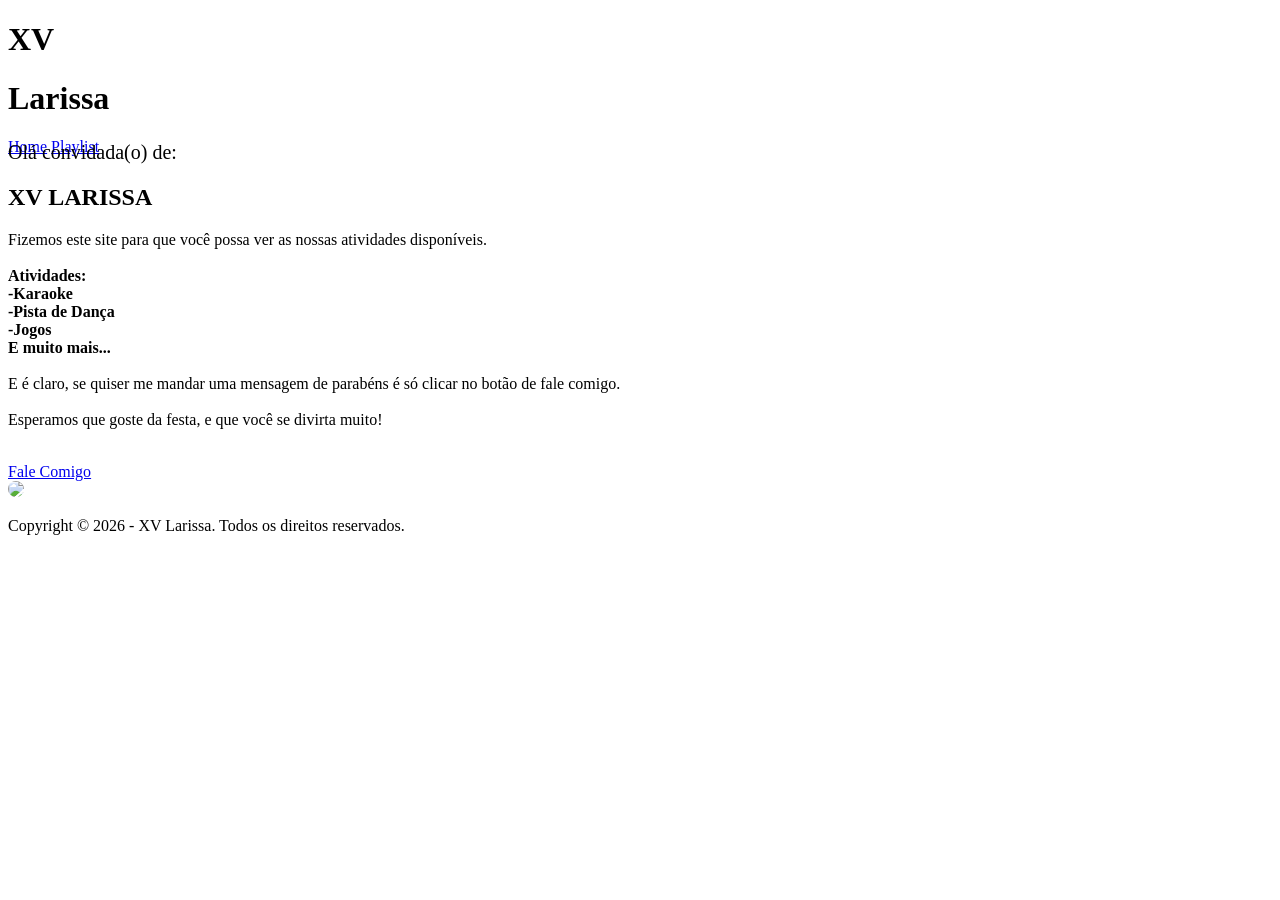
==== index.html @ 570f4636 "Esqueleto do Site" ====
<!DOCTYPE html>
<html lang="pt-br">
<head>
    <meta charset="UTF-8">
    <meta name="viewport" content="width=device-width, initial-scale=1.0">
    <title>XV Larissa</title>
    <link rel="icon" type="image/PNG" href="img/LogoXV.png">
    <link rel="stylesheet" href="css/estilo.css">
</head>
<body>

    <header class="navbar">
        <div class="logo">
            <div class="logo1">
                <h1>XV</h1> 
            </div>
            <div class="logo2">
                <h1>Larissa</h1>
            </div>
        </div> 

        <div class="menu">
            <a href="index.html">Home</a>
            <a href="playlist.html">Playlist</a>

        </div>
    </header>

    <section class="section_index">
        <div class="cabecalho">
            <h2 style="font-weight: 500; font-size: 20px; color: black; margin-top: -15px;">Olá convidada(o) de:</h2>
            <h2>XV LARISSA</h2>
            <p>
            Fizemos este site para que você possa ver as nossas atividades disponíveis.<br><br><strong>Atividades:<br>-Karaoke<br>-Pista de Dança<br>-Jogos<br> E muito mais...</strong><br><br>E é claro, se quiser me mandar uma mensagem de 
            parabéns é só clicar no botão de fale comigo.<br><br> Esperamos que goste da festa, e que você se divirta muito! <br><br>
            </p>
            <a href="formulario.html" class="contato">Fale Comigo</a>
        </div>

        <div class="img">
            <img src="img/convite.jpeg" style="width: 300px; border-radius: 10px;">
        </div>    
    </section>
    <footer class="footer">
        <p>Copyright © 2026 - XV Larissa. Todos os direitos reservados.</p>
    </footer>
</body>
</html>
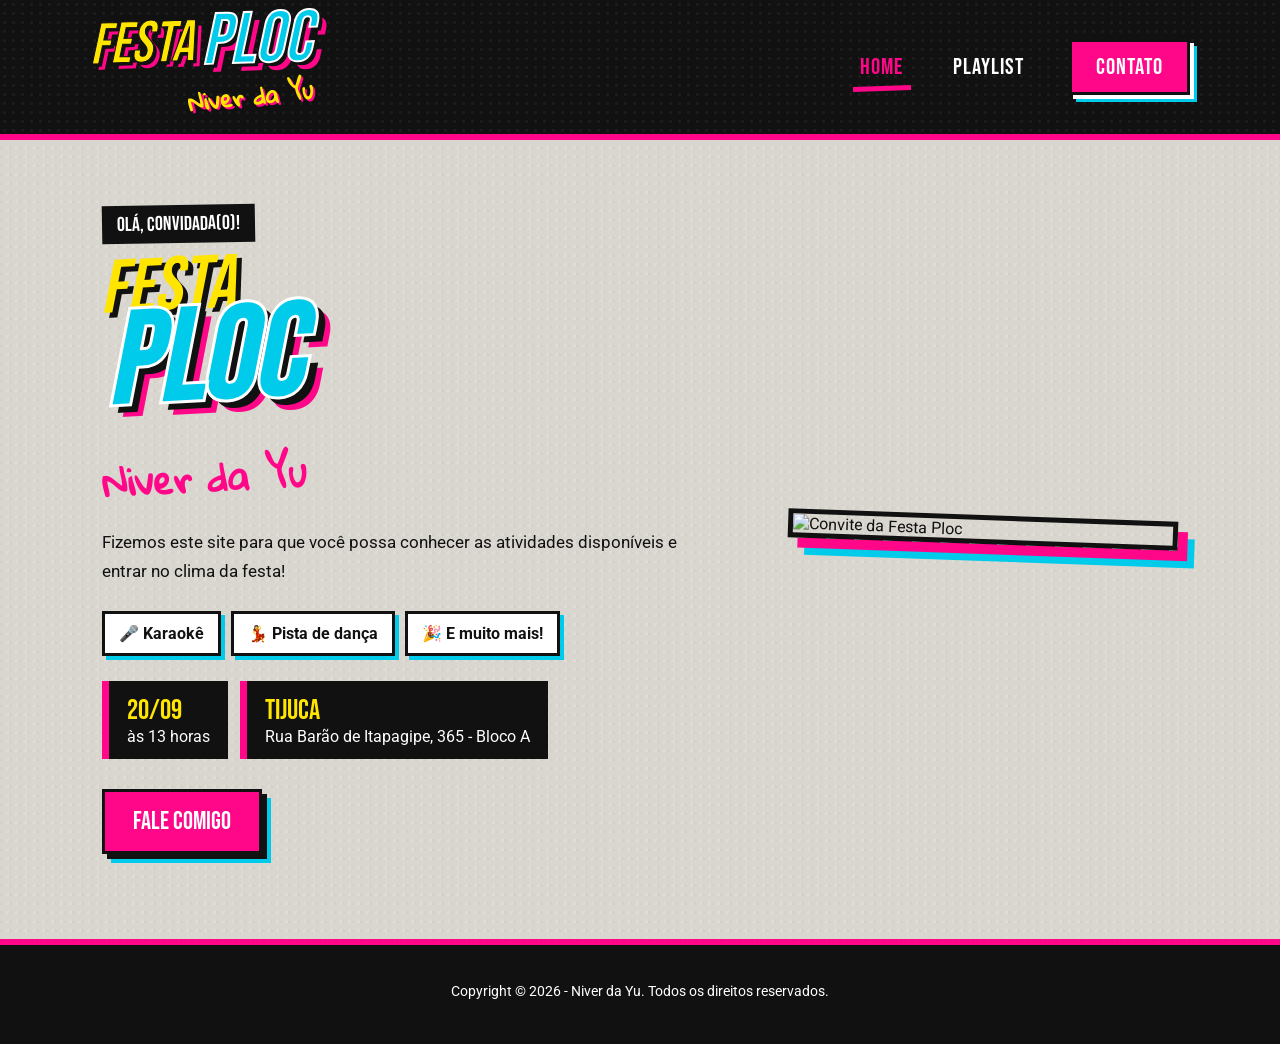
==== commit 8b44d9cb: "teste v1" ====
--- a/index.html
+++ b/index.html
@@ -3,46 +3,156 @@
 <head>
     <meta charset="UTF-8">
     <meta name="viewport" content="width=device-width, initial-scale=1.0">
-    <title>XV Larissa</title>
-    <link rel="icon" type="image/PNG" href="img/LogoXV.png">
+
+    <title>Niver da Yu | Festa Ploc</title>
+
+    <link rel="icon" type="image/png" href="img/LogoXV.png">
     <link rel="stylesheet" href="css/estilo.css">
 </head>
+
 <body>
 
-    <header class="navbar">
-        <div class="logo">
-            <div class="logo1">
-                <h1>XV</h1> 
+<header class="navbar">
+
+    <a href="index.html" class="logo">
+        <div class="logo-principal">
+            <span class="logo-festa">FESTA</span>
+            <span class="logo-ploc">PLOC</span>
+        </div>
+
+        <span class="logo-yu">Niver da Yu</span>
+    </a>
+
+    <nav class="menu">
+        <a href="index.html" class="ativo">HOME</a>
+        <a href="playlist.html">PLAYLIST</a>
+        <a href="formulario.html" class="menu-contato">CONTATO</a>
+    </nav>
+
+</header>
+
+<main class="home-page">
+
+    <!-- DECORAÇÕES -->
+
+    <img src="img/decoracoes/fx_rosa.png"
+         class="arte home-fx-rosa" alt="">
+
+    <img src="img/decoracoes/fx_amarela.png"
+         class="arte home-fx-amarela" alt="">
+
+    <img src="img/decoracoes/surpresa_tricor.png"
+         class="arte home-surpresa" alt="">
+
+    <img src="img/decoracoes/raio_rosa.png"
+         class="arte home-raio" alt="">
+
+    <img src="img/decoracoes/estrela_amarela.png"
+         class="arte home-estrela" alt="">
+
+    <img src="img/decoracoes/circulo_azul.png"
+         class="arte home-circulo" alt="">
+
+    <img src="img/decoracoes/seta_amarela.png"
+         class="arte home-seta" alt="">
+
+    <img src="img/decoracoes/bolinhas_preto.png"
+         class="arte home-bolinhas" alt="">
+
+    <section class="home-conteudo">
+
+        <div class="home-texto">
+
+            <span class="chamada">
+                OLÁ, CONVIDADA(O)!
+            </span>
+
+            <div class="titulo-home">
+                <span>FESTA</span>
+                <strong>PLOC</strong>
             </div>
-            <div class="logo2">
-                <h1>Larissa</h1>
+
+            <h2>Niver da Yu</h2>
+
+            <p>
+                Fizemos este site para que você possa conhecer
+                as atividades disponíveis e entrar no clima da festa!
+            </p>
+
+            <div class="atividades">
+
+                <div>
+                    <span>🎤</span>
+                    <strong>Karaokê</strong>
+                </div>
+
+                <div>
+                    <span>💃</span>
+                    <strong>Pista de dança</strong>
+                </div>
+
+                <div>
+                    <span>🎉</span>
+                    <strong>E muito mais!</strong>
+                </div>
+
             </div>
-        </div> 
 
-        <div class="menu">
-            <a href="index.html">Home</a>
-            <a href="playlist.html">Playlist</a>
+            <div class="info-festa">
+
+                <div>
+                    <span class="info-destaque">20/09</span>
+                    <span>às 13 horas</span>
+                </div>
+
+                <div>
+                    <span class="info-destaque">TIJUCA</span>
+                    <span>Rua Barão de Itapagipe, 365 - Bloco A</span>
+                </div>
+
+            </div>
+
+
+            <a href="formulario.html" class="botao-principal">
+                FALE COMIGO
+            </a>
 
         </div>
-    </header>
 
-    <section class="section_index">
-        <div class="cabecalho">
-            <h2 style="font-weight: 500; font-size: 20px; color: black; margin-top: -15px;">Olá convidada(o) de:</h2>
-            <h2>XV LARISSA</h2>
-            <p>
-            Fizemos este site para que você possa ver as nossas atividades disponíveis.<br><br><strong>Atividades:<br>-Karaoke<br>-Pista de Dança<br>-Jogos<br> E muito mais...</strong><br><br>E é claro, se quiser me mandar uma mensagem de 
-            parabéns é só clicar no botão de fale comigo.<br><br> Esperamos que goste da festa, e que você se divirta muito! <br><br>
-            </p>
-            <a href="formulario.html" class="contato">Fale Comigo</a>
+
+        <div class="home-convite">
+
+            <img
+                src="img/convite.jpeg"
+                alt="Convite da Festa Ploc"
+            >
+
+            <img
+                src="img/decoracoes/coroa_amarela.png"
+                class="coroa-convite"
+                alt=""
+            >
+
         </div>
 
-        <div class="img">
-            <img src="img/convite.jpeg" style="width: 300px; border-radius: 10px;">
-        </div>    
     </section>
-    <footer class="footer">
-        <p>Copyright © 2026 - XV Larissa. Todos os direitos reservados.</p>
-    </footer>
+
+</main>
+
+
+<footer class="footer">
+
+    <p>
+        Copyright © 2026 - Niver da Yu.
+        Todos os direitos reservados.
+    </p>
+
+    <img
+        src="img/decoracoes/coracao_rosa.png"
+        class="footer-coracao"
+        alt=""
+    >
+
+</footer>
 </body>
-</html>
+</html>
--- a/css/estilo.css
+++ b/css/estilo.css
@@ -0,0 +1,1292 @@
+@import url('https://fonts.googleapis.com/css2?family=Bebas+Neue&family=Gloria+Hallelujah&family=Roboto:wght@400;500;700;900&display=swap');
+
+
+/* =================================================
+   VARIÁVEIS
+================================================= */
+
+:root {
+    --rosa: #ff0788;
+    --amarelo: #ffe500;
+    --azul: #00cbea;
+    --roxo: #8227c8;
+
+    --preto: #111;
+    --branco: #fff;
+
+    --fundo: #d9d6cf;
+}
+
+
+/* =================================================
+   BASE
+================================================= */
+
+* {
+    box-sizing: border-box;
+}
+
+html {
+    scroll-behavior: smooth;
+}
+
+body {
+    margin: 0;
+    min-height: 100vh;
+
+    font-family: "Roboto", sans-serif;
+
+    color: var(--preto);
+
+    background: var(--fundo);
+}
+
+.arte {
+    position: absolute;
+
+    pointer-events: none;
+    user-select: none;
+
+    z-index: 1;
+}
+
+
+/* =================================================
+   NAVBAR
+================================================= */
+
+.navbar {
+    min-height: 125px;
+
+    padding: 14px 7%;
+
+    display: flex;
+    align-items: center;
+    justify-content: space-between;
+
+    position: relative;
+
+    z-index: 100;
+
+    background:
+        radial-gradient(
+            circle,
+            rgba(255,255,255,.05) 1px,
+            transparent 2px
+        ),
+        #111;
+
+    background-size: 9px 9px;
+
+    border-bottom: 6px solid var(--rosa);
+}
+
+
+/* =================================================
+   LOGO
+================================================= */
+
+.logo {
+    display: inline-flex;
+
+    flex-direction: column;
+
+    color: inherit;
+
+    text-decoration: none;
+
+    transform: rotate(-2deg);
+}
+
+.logo-principal {
+    display: flex;
+
+    align-items: center;
+
+    font-family: "Bebas Neue", sans-serif;
+
+    font-style: italic;
+
+    line-height: .8;
+}
+
+.logo-festa {
+    font-size: 58px;
+
+    color: var(--amarelo);
+
+    -webkit-text-stroke: 1px var(--preto);
+
+    text-shadow:
+        3px 3px var(--preto),
+        6px 6px var(--rosa);
+}
+
+.logo-ploc {
+    margin-left: 8px;
+
+    font-size: 72px;
+
+    color: var(--azul);
+
+    -webkit-text-stroke: 2px white;
+
+    text-shadow:
+        4px 4px var(--preto),
+        8px 8px var(--rosa);
+}
+
+.logo-yu {
+    align-self: flex-end;
+
+    margin-top: 4px;
+
+    font-family: "Gloria Hallelujah", cursive;
+
+    font-size: 22px;
+    font-weight: bold;
+
+    color: var(--amarelo);
+
+    text-shadow:
+        2px 2px var(--rosa),
+        3px 3px var(--preto);
+
+    transform: rotate(-4deg);
+}
+
+
+/* =================================================
+   MENU
+================================================= */
+
+.menu {
+    display: flex;
+
+    align-items: center;
+
+    gap: 40px;
+}
+
+.menu a {
+    position: relative;
+
+    padding: 10px 5px;
+
+    font-family: "Bebas Neue", sans-serif;
+
+    font-size: 23px;
+
+    letter-spacing: 1px;
+
+    color: white;
+
+    text-decoration: none;
+
+    transition: .2s;
+}
+
+.menu a:hover {
+    color: var(--amarelo);
+}
+
+.menu a.ativo {
+    color: var(--rosa);
+}
+
+.menu a.ativo::after {
+    content: "";
+
+    position: absolute;
+
+    width: 110%;
+    height: 5px;
+
+    left: -5%;
+    bottom: 0;
+
+    background: var(--rosa);
+
+    transform: rotate(-2deg);
+}
+
+.menu .menu-contato {
+    padding: 11px 24px;
+
+    background: var(--rosa);
+
+    border: 3px solid var(--preto);
+
+    box-shadow:
+        4px 4px white,
+        7px 7px var(--azul);
+}
+
+.menu .menu-contato:hover {
+    background: var(--amarelo);
+
+    color: var(--preto);
+}
+
+.menu .ativo-contato {
+    background: var(--amarelo);
+
+    color: var(--preto);
+}
+
+
+/* =================================================
+   FUNDO DAS PÁGINAS
+================================================= */
+
+.home-page,
+.playlist-page,
+.contato-page {
+    position: relative;
+
+    overflow: hidden;
+
+    background-color: var(--fundo);
+
+    background-image:
+        linear-gradient(
+            45deg,
+            rgba(0,0,0,.018) 25%,
+            transparent 25%
+        ),
+        linear-gradient(
+            -45deg,
+            rgba(255,255,255,.15) 25%,
+            transparent 25%
+        );
+
+    background-size: 9px 9px;
+}
+
+
+/* =================================================
+   HOME
+================================================= */
+
+.home-page {
+    padding: 65px 8% 85px;
+
+    min-height: 720px;
+}
+
+.home-conteudo {
+    max-width: 1250px;
+
+    margin: auto;
+
+    position: relative;
+
+    z-index: 10;
+
+    display: flex;
+
+    align-items: center;
+
+    gap: 8%;
+}
+
+.home-texto {
+    flex: 1;
+}
+
+.chamada {
+    display: inline-block;
+
+    padding: 7px 15px;
+
+    margin-bottom: 15px;
+
+    font-family: "Bebas Neue", sans-serif;
+
+    font-size: 20px;
+
+    color: white;
+
+    background: var(--preto);
+
+    transform: rotate(-1deg);
+}
+
+
+/* TÍTULO HOME */
+
+.titulo-home {
+    display: flex;
+
+    flex-direction: column;
+
+    width: fit-content;
+
+    font-family: "Bebas Neue", sans-serif;
+
+    font-style: italic;
+
+    line-height: .75;
+
+    transform: rotate(-3deg);
+}
+
+.titulo-home span {
+    font-size: 75px;
+
+    color: var(--amarelo);
+
+    text-shadow:
+        5px 5px var(--preto);
+}
+
+.titulo-home strong {
+    font-size: 130px;
+
+    color: var(--azul);
+
+    -webkit-text-stroke: 3px white;
+
+    text-shadow:
+        7px 7px var(--preto),
+        12px 12px var(--rosa);
+}
+
+.home-texto h2 {
+    margin:
+        20px 0
+        25px;
+
+    font-family: "Gloria Hallelujah", cursive;
+
+    font-size: 36px;
+
+    color: var(--rosa);
+
+    transform: rotate(-3deg);
+}
+
+.home-texto > p {
+    max-width: 580px;
+
+    font-size: 17px;
+
+    line-height: 1.7;
+}
+
+
+/* ATIVIDADES */
+
+.atividades {
+    display: flex;
+
+    flex-wrap: wrap;
+
+    gap: 10px;
+
+    margin: 25px 0;
+}
+
+.atividades div {
+    padding: 10px 14px;
+
+    background: white;
+
+    border: 3px solid var(--preto);
+
+    box-shadow: 4px 4px var(--azul);
+}
+
+
+/* INFO */
+
+.info-festa {
+    display: flex;
+
+    gap: 12px;
+
+    margin: 25px 0 30px;
+}
+
+.info-festa > div {
+    padding: 13px 18px;
+
+    display: flex;
+
+    flex-direction: column;
+
+    background: var(--preto);
+
+    color: white;
+
+    border-left: 7px solid var(--rosa);
+}
+
+.info-destaque {
+    font-family: "Bebas Neue", sans-serif;
+
+    font-size: 28px;
+
+    color: var(--amarelo);
+}
+
+
+/* BOTÃO */
+
+.botao-principal {
+    display: inline-block;
+
+    padding: 14px 28px;
+
+    font-family: "Bebas Neue", sans-serif;
+
+    font-size: 25px;
+
+    color: white;
+
+    text-decoration: none;
+
+    background: var(--rosa);
+
+    border: 3px solid var(--preto);
+
+    box-shadow:
+        5px 5px var(--preto),
+        9px 9px var(--azul);
+
+    transition: .2s;
+}
+
+.botao-principal:hover {
+    color: var(--preto);
+
+    background: var(--amarelo);
+
+    transform: translate(3px, 3px);
+
+    box-shadow:
+        2px 2px var(--preto),
+        5px 5px var(--azul);
+}
+
+
+/* CONVITE */
+
+.home-convite {
+    flex: 0 1 390px;
+
+    position: relative;
+}
+
+.home-convite > img:first-child {
+    width: 100%;
+
+    display: block;
+
+    border: 5px solid var(--preto);
+
+    transform: rotate(2deg);
+
+    box-shadow:
+        10px 10px var(--rosa),
+        17px 17px var(--azul);
+}
+
+.coroa-convite {
+    width: 105px;
+
+    position: absolute;
+
+    right: -45px;
+    top: -55px;
+
+    transform: rotate(15deg);
+}
+
+
+/* HOME DECORAÇÕES */
+
+.home-fx-rosa {
+    width: 480px;
+
+    top: 20px;
+    left: -220px;
+
+    transform: rotate(-8deg);
+}
+
+.home-fx-amarela {
+    width: 450px;
+
+    right: -200px;
+    bottom: 10px;
+
+    transform: rotate(-10deg);
+}
+
+.home-surpresa {
+    width: 120px;
+
+    left: 2%;
+    top: 45%;
+}
+
+.home-raio {
+    width: 100px;
+
+    right: 3%;
+    top: 12%;
+}
+
+.home-estrela {
+    width: 90px;
+
+    left: 4%;
+    bottom: 5%;
+}
+
+.home-circulo {
+    width: 130px;
+
+    right: 1%;
+    bottom: 20%;
+}
+
+.home-seta {
+    width: 130px;
+
+    right: 3%;
+    top: 50%;
+}
+
+.home-bolinhas {
+    width: 170px;
+
+    left: -20px;
+    bottom: 20%;
+}
+
+
+/* =================================================
+   PLAYLIST
+================================================= */
+
+.playlist-page {
+    min-height: 720px;
+
+    padding: 45px 10% 80px;
+}
+
+.playlist-cabecalho {
+    position: relative;
+
+    z-index: 10;
+
+    text-align: center;
+
+    margin-bottom: 40px;
+}
+
+.titulo-grafico {
+    display: inline-block;
+
+    position: relative;
+}
+
+.fundo-titulo {
+    width: 125%;
+
+    position: absolute;
+
+    z-index: -1;
+
+    left: 50%;
+    top: 50%;
+
+    transform:
+        translate(-50%, -50%)
+        rotate(-4deg);
+}
+
+.playlist-cabecalho h1 {
+    margin: 0;
+
+    padding: 0 20px;
+
+    font-family: "Bebas Neue", sans-serif;
+
+    font-size: clamp(75px, 9vw, 125px);
+
+    font-style: italic;
+
+    color: var(--amarelo);
+
+    -webkit-text-stroke: 2px var(--preto);
+
+    text-shadow:
+        6px 6px var(--preto),
+        10px 10px var(--rosa);
+
+    transform: rotate(-2deg);
+}
+
+.playlist-cabecalho p {
+    width: fit-content;
+
+    margin: 15px auto 0;
+
+    padding-bottom: 7px;
+
+    font-family: "Gloria Hallelujah", cursive;
+
+    font-size: 22px;
+
+    font-weight: bold;
+
+    border-bottom: 7px solid var(--rosa);
+
+    transform: rotate(-2deg);
+}
+
+
+/* CARD */
+
+.playlist-card {
+    width: 100%;
+
+    max-width: 1180px;
+
+    margin: auto;
+
+    padding: 28px 32px 34px;
+
+    position: relative;
+
+    z-index: 10;
+
+    background: rgba(255,255,255,.96);
+
+    border: 4px solid var(--preto);
+
+    box-shadow:
+        9px 9px var(--azul),
+        16px 16px var(--preto);
+}
+
+.playlist-card h2 {
+    margin: 0 0 25px;
+
+    text-align: center;
+
+    font-family: "Bebas Neue", sans-serif;
+
+    font-size: 45px;
+
+    letter-spacing: 2px;
+
+    color: var(--rosa);
+
+    -webkit-text-stroke: 1px var(--preto);
+
+    text-shadow: 2px 2px var(--preto);
+}
+
+.x-card {
+    width: 60px;
+
+    position: absolute;
+
+    right: -30px;
+    top: -35px;
+
+    transform: rotate(10deg);
+}
+
+
+/* PESQUISA */
+
+.barra-pesquisa {
+    width: min(680px, 75%);
+
+    margin: 0 auto 25px;
+
+    position: relative;
+}
+
+#pesquisa {
+    width: 100%;
+    height: 52px;
+
+    padding: 10px 18px 10px 52px;
+
+    font-size: 16px;
+
+    background: #eee;
+
+    border: 3px solid var(--preto);
+
+    outline: none;
+}
+
+#pesquisa:focus {
+    background: white;
+
+    border-color: var(--rosa);
+
+    box-shadow: 4px 4px var(--azul);
+}
+
+.icone-pesquisa {
+    position: absolute;
+
+    left: 17px;
+    top: 50%;
+
+    z-index: 2;
+
+    font-size: 27px;
+
+    transform: translateY(-50%);
+}
+
+
+/* TABELA */
+
+.codigo-colapsado {
+    max-height: 440px;
+
+    overflow: auto;
+
+    border: 2px solid var(--preto);
+
+    background: white;
+}
+
+.tabela-musicas {
+    width: 100%;
+
+    border-collapse: collapse;
+}
+
+.tabela-musicas th,
+.tabela-musicas td {
+    padding: 11px 15px;
+
+    text-align: left;
+
+    border-right: 1px solid #777;
+    border-bottom: 1px solid #aaa;
+}
+
+.tabela-musicas th {
+    position: sticky;
+
+    top: 0;
+
+    z-index: 4;
+
+    color: var(--amarelo);
+
+    background: var(--preto);
+}
+
+.tabela-musicas tbody tr:nth-child(even) {
+    background: #ffd8e9;
+}
+
+.tabela-musicas tbody tr:hover {
+    background: var(--azul);
+}
+
+
+/* PLAYLIST ARTES */
+
+.playlist-fx-roxo {
+    width: 500px;
+
+    left: -230px;
+    bottom: 30px;
+}
+
+.playlist-fx-azul {
+    width: 440px;
+
+    right: -210px;
+    top: 290px;
+
+    transform: rotate(-10deg);
+}
+
+.playlist-raio {
+    width: 125px;
+
+    left: 2%;
+    top: 80px;
+}
+
+.playlist-estrela {
+    width: 110px;
+
+    right: 4%;
+    top: 90px;
+}
+
+.playlist-ziguezague {
+    width: 170px;
+
+    right: -30px;
+    bottom: 80px;
+}
+
+.playlist-triangulo {
+    width: 80px;
+
+    right: 3%;
+    top: 25px;
+}
+
+.playlist-rabisco-rosa {
+    width: 160px;
+
+    left: 1%;
+    top: 52%;
+}
+
+.playlist-rabisco-azul {
+    width: 180px;
+
+    right: 2%;
+    bottom: 30%;
+}
+
+.playlist-bolinhas {
+    width: 170px;
+
+    left: -25px;
+    bottom: 15%;
+}
+
+
+/* =================================================
+   CONTATO
+================================================= */
+
+.contato-page {
+    min-height: 700px;
+
+    padding: 70px 20px;
+
+    display: flex;
+
+    align-items: center;
+
+    justify-content: center;
+}
+
+.formulario {
+    width: 100%;
+
+    max-width: 570px;
+
+    padding: 45px;
+
+    position: relative;
+
+    z-index: 10;
+
+    background: white;
+
+    border: 5px solid var(--preto);
+
+    box-shadow:
+        11px 11px var(--rosa),
+        19px 19px var(--roxo);
+}
+
+.mini-titulo {
+    display: inline-block;
+
+    padding: 5px 12px;
+
+    font-family: "Bebas Neue", sans-serif;
+
+    color: white;
+
+    background: var(--preto);
+
+    transform: rotate(-2deg);
+}
+
+.formulario h1 {
+    margin: 15px 0;
+
+    font-family: "Bebas Neue", sans-serif;
+
+    font-size: 60px;
+
+    line-height: .9;
+
+    color: var(--azul);
+
+    text-shadow: 4px 4px var(--preto);
+}
+
+.formulario h1 strong {
+    color: var(--rosa);
+}
+
+.formulario > p {
+    font-family: "Gloria Hallelujah", cursive;
+
+    line-height: 1.5;
+}
+
+.formulario form {
+    display: flex;
+
+    flex-direction: column;
+
+    gap: 10px;
+
+    margin-top: 25px;
+}
+
+.formulario label {
+    margin-top: 8px;
+
+    font-family: "Bebas Neue", sans-serif;
+
+    font-size: 20px;
+}
+
+.formulario input,
+.formulario textarea {
+    width: 100%;
+
+    padding: 14px;
+
+    font-family: "Roboto", sans-serif;
+
+    font-size: 16px;
+
+    background: #eee;
+
+    border: 3px solid var(--preto);
+
+    outline: none;
+}
+
+.formulario input:focus,
+.formulario textarea:focus {
+    background: white;
+
+    border-color: var(--rosa);
+
+    box-shadow: 4px 4px var(--azul);
+}
+
+.formulario textarea {
+    resize: vertical;
+}
+
+.formulario button {
+    margin-top: 15px;
+
+    padding: 14px;
+
+    font-family: "Bebas Neue", sans-serif;
+
+    font-size: 26px;
+
+    color: white;
+
+    background: var(--rosa);
+
+    border: 3px solid var(--preto);
+
+    box-shadow: 5px 5px var(--preto);
+
+    cursor: pointer;
+
+    transition: .2s;
+}
+
+.formulario button:hover {
+    color: var(--preto);
+
+    background: var(--amarelo);
+
+    transform: translate(3px, 3px);
+
+    box-shadow: 2px 2px var(--preto);
+}
+
+.coracao-formulario {
+    width: 75px;
+
+    position: absolute;
+
+    right: -35px;
+    top: -40px;
+
+    transform: rotate(10deg);
+}
+
+
+/* CONTATO ARTES */
+
+.contato-fx-amarelo {
+    width: 520px;
+
+    left: -220px;
+    top: 20px;
+}
+
+.contato-seta {
+    width: 150px;
+
+    left: 6%;
+    top: 42%;
+}
+
+.contato-x {
+    width: 90px;
+
+    right: 7%;
+    top: 20%;
+}
+
+.contato-triangulo {
+    width: 90px;
+
+    right: 4%;
+    bottom: 10%;
+}
+
+.contato-raio {
+    width: 100px;
+
+    left: 5%;
+    bottom: 10%;
+}
+
+.contato-bolinhas {
+    width: 190px;
+
+    right: -20px;
+    top: 45%;
+}
+
+
+/* =================================================
+   FOOTER
+================================================= */
+
+.footer {
+    min-height: 105px;
+
+    padding: 20px;
+
+    display: flex;
+
+    flex-direction: column;
+
+    align-items: center;
+
+    justify-content: center;
+
+    text-align: center;
+
+    color: white;
+
+    background: var(--preto);
+
+    border-top: 6px solid var(--rosa);
+}
+
+.footer p {
+    margin: 0;
+
+    font-size: 14px;
+}
+
+.footer-coracao {
+    width: 28px;
+
+    margin-top: 8px;
+}
+
+
+/* =================================================
+   RESPONSIVIDADE
+================================================= */
+
+@media (max-width: 900px) {
+
+    .navbar {
+        flex-direction: column;
+
+        gap: 20px;
+
+        padding: 20px;
+    }
+
+    .menu {
+        gap: 20px;
+    }
+
+    .home-conteudo {
+        flex-direction: column;
+
+        gap: 70px;
+    }
+
+    .home-convite {
+        width: min(390px, 85%);
+
+        flex: none;
+    }
+
+    .home-texto {
+        text-align: center;
+    }
+
+    .titulo-home {
+        margin: auto;
+    }
+
+    .home-texto > p {
+        margin-left: auto;
+        margin-right: auto;
+    }
+
+    .atividades,
+    .info-festa {
+        justify-content: center;
+    }
+
+    .arte {
+        opacity: .35;
+    }
+
+}
+
+
+@media (max-width: 600px) {
+
+    .logo-festa {
+        font-size: 42px;
+    }
+
+    .logo-ploc {
+        font-size: 52px;
+    }
+
+    .logo-yu {
+        font-size: 17px;
+    }
+
+    .menu {
+        width: 100%;
+
+        gap: 10px;
+
+        justify-content: center;
+    }
+
+    .menu a {
+        font-size: 17px;
+    }
+
+    .menu .menu-contato {
+        padding: 8px 12px;
+    }
+
+
+    /* HOME */
+
+    .home-page {
+        padding:
+            50px 5%
+            70px;
+    }
+
+    .titulo-home span {
+        font-size: 55px;
+    }
+
+    .titulo-home strong {
+        font-size: 90px;
+    }
+
+    .home-texto h2 {
+        font-size: 28px;
+    }
+
+    .atividades {
+        flex-direction: column;
+    }
+
+    .info-festa {
+        flex-direction: column;
+    }
+
+
+    /* PLAYLIST */
+
+    .playlist-page {
+        padding:
+            45px 4%
+            70px;
+    }
+
+    .playlist-cabecalho h1 {
+        font-size: 68px;
+    }
+
+    .playlist-cabecalho p {
+        font-size: 15px;
+    }
+
+    .playlist-card {
+        padding:
+            22px 13px
+            25px;
+
+        box-shadow:
+            6px 6px var(--azul),
+            11px 11px var(--preto);
+    }
+
+    .playlist-card h2 {
+        font-size: 30px;
+    }
+
+    .barra-pesquisa {
+        width: 100%;
+    }
+
+    .tabela-musicas {
+        min-width: 650px;
+    }
+
+
+    /* CONTATO */
+
+    .contato-page {
+        padding:
+            60px 5%
+            80px;
+    }
+
+    .formulario {
+        padding:
+            40px 20px
+            30px;
+    }
+
+    .formulario h1 {
+        font-size: 45px;
+    }
+
+}
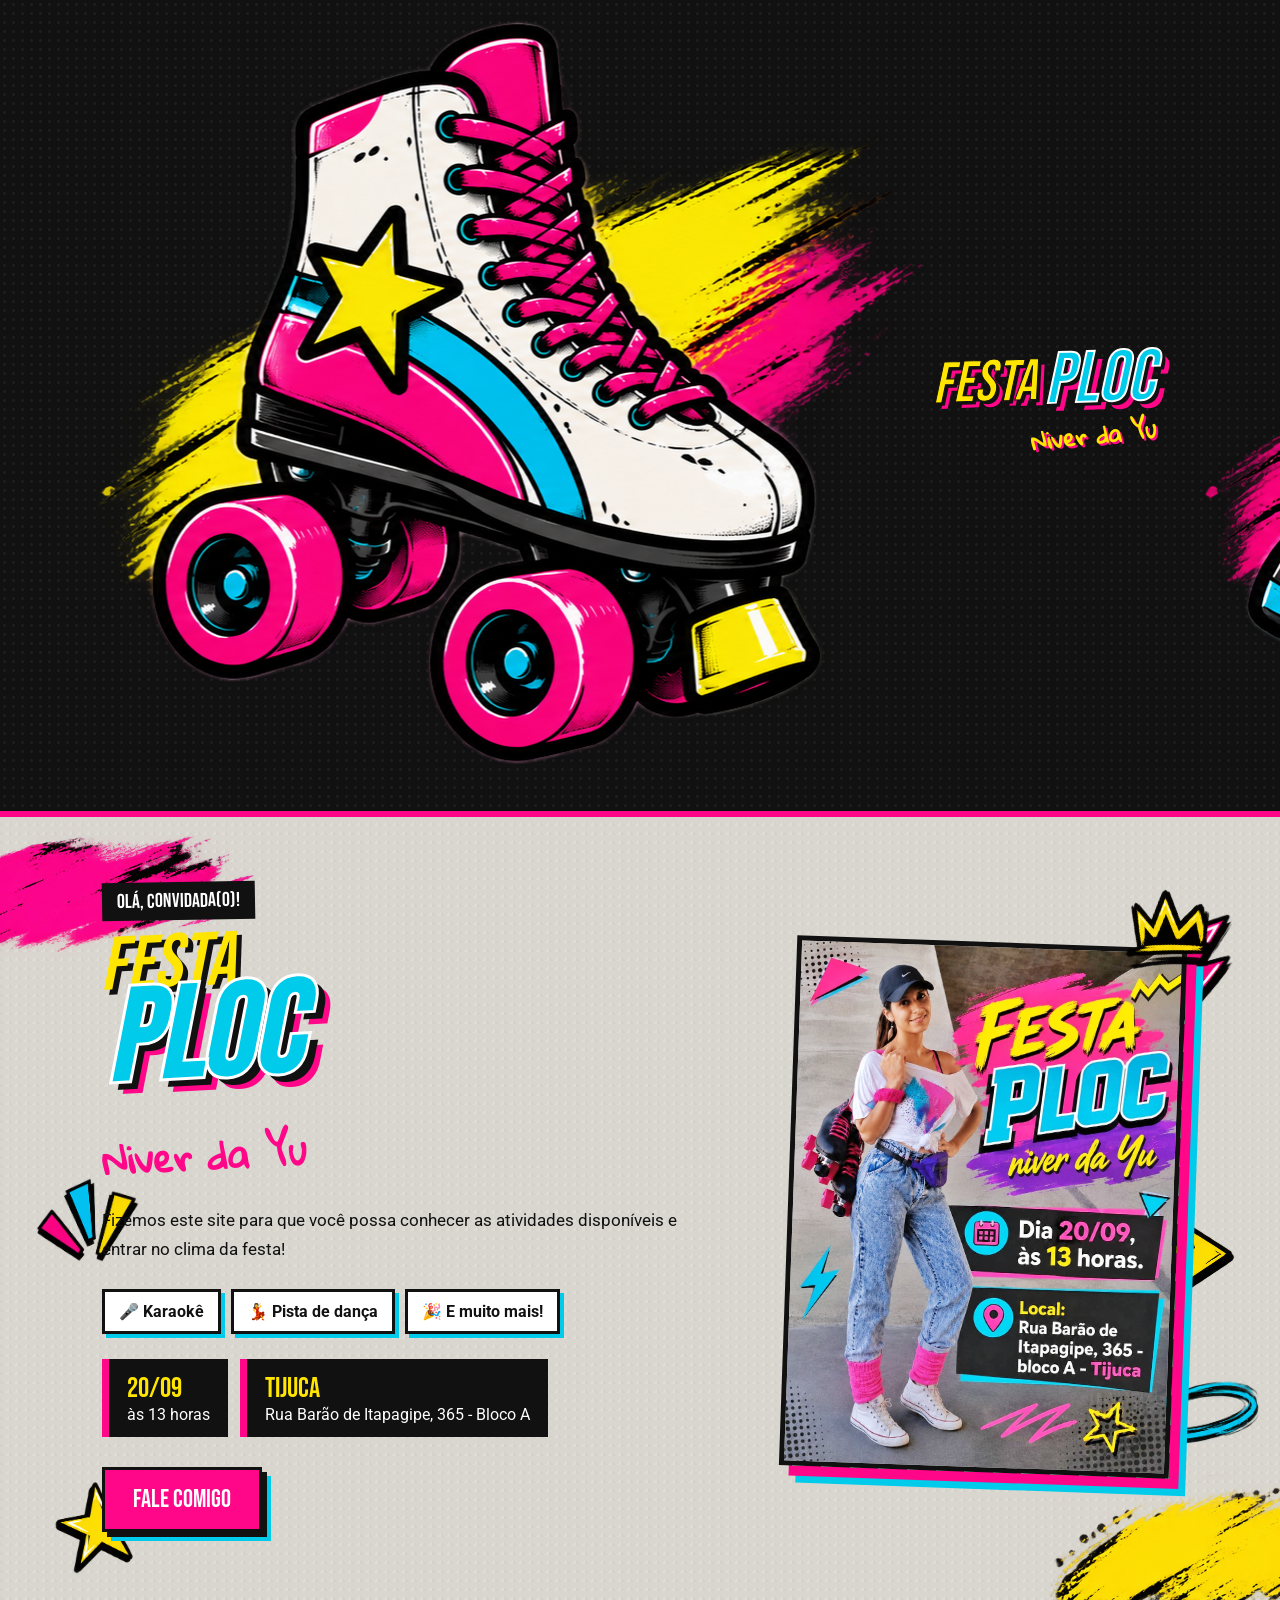
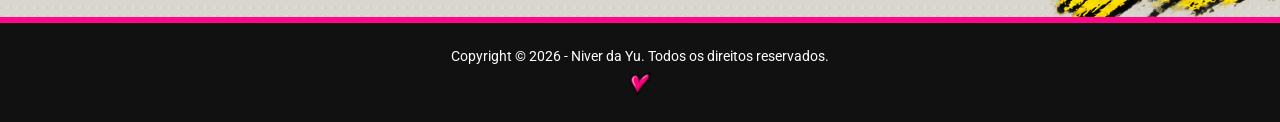
==== commit 1aa51827: "site V2" ====
--- a/index.html
+++ b/index.html
@@ -6,7 +6,7 @@
 
     <title>Niver da Yu | Festa Ploc</title>
 
-    <link rel="icon" type="image/png" href="img/LogoXV.png">
+    <link rel="icon" type="image/png" href="img/LogoY.png">
     <link rel="stylesheet" href="css/estilo.css">
 </head>
 
@@ -14,6 +14,12 @@
 
 <header class="navbar">
 
+    <img
+        src="img/decoracoes/quad.png"
+        class="patins-header patins-quad"
+        alt=""
+        aria-hidden="true"
+    >
     <a href="index.html" class="logo">
         <div class="logo-principal">
             <span class="logo-festa">FESTA</span>
@@ -22,6 +28,12 @@
 
         <span class="logo-yu">Niver da Yu</span>
     </a>
+    <img
+        src="img/decoracoes/inline.png"
+        class="patins-header patins-inline"
+        alt=""
+        aria-hidden="true"
+    >
 
     <nav class="menu">
         <a href="index.html" class="ativo">HOME</a>
